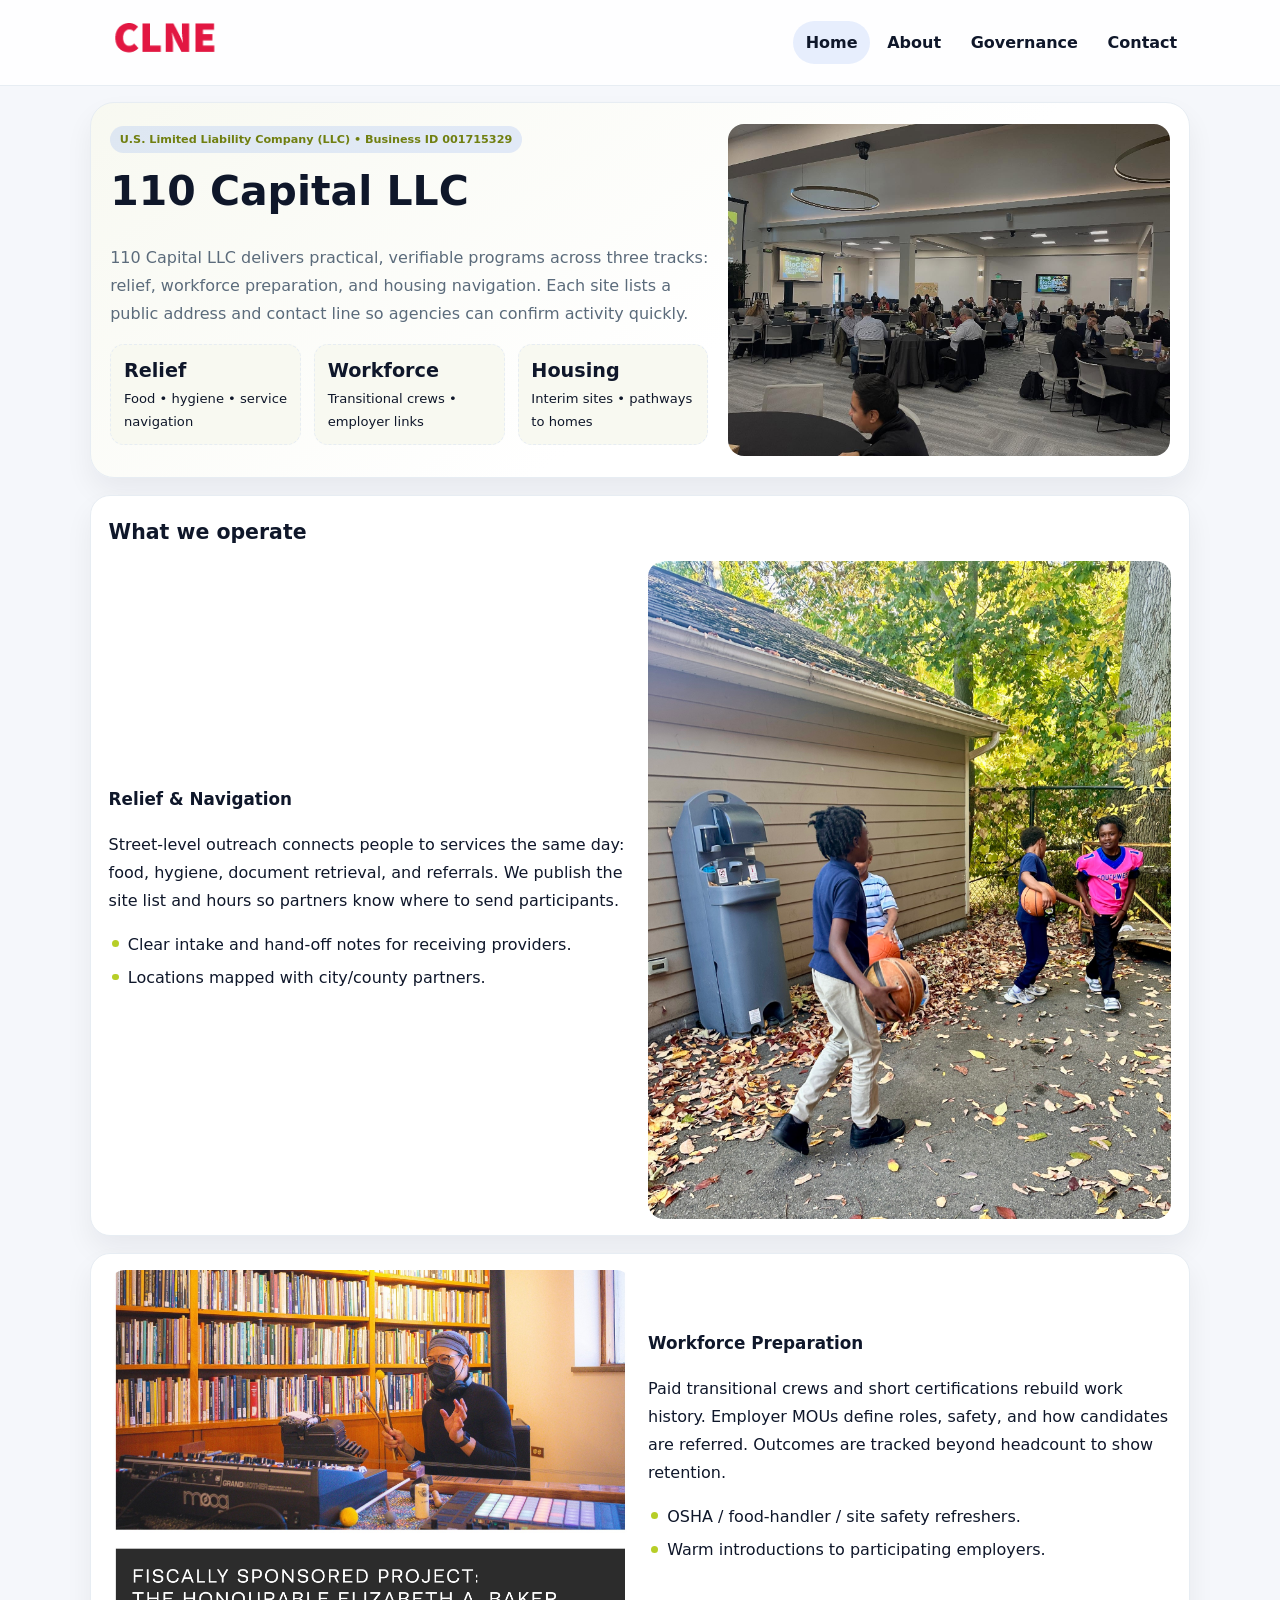
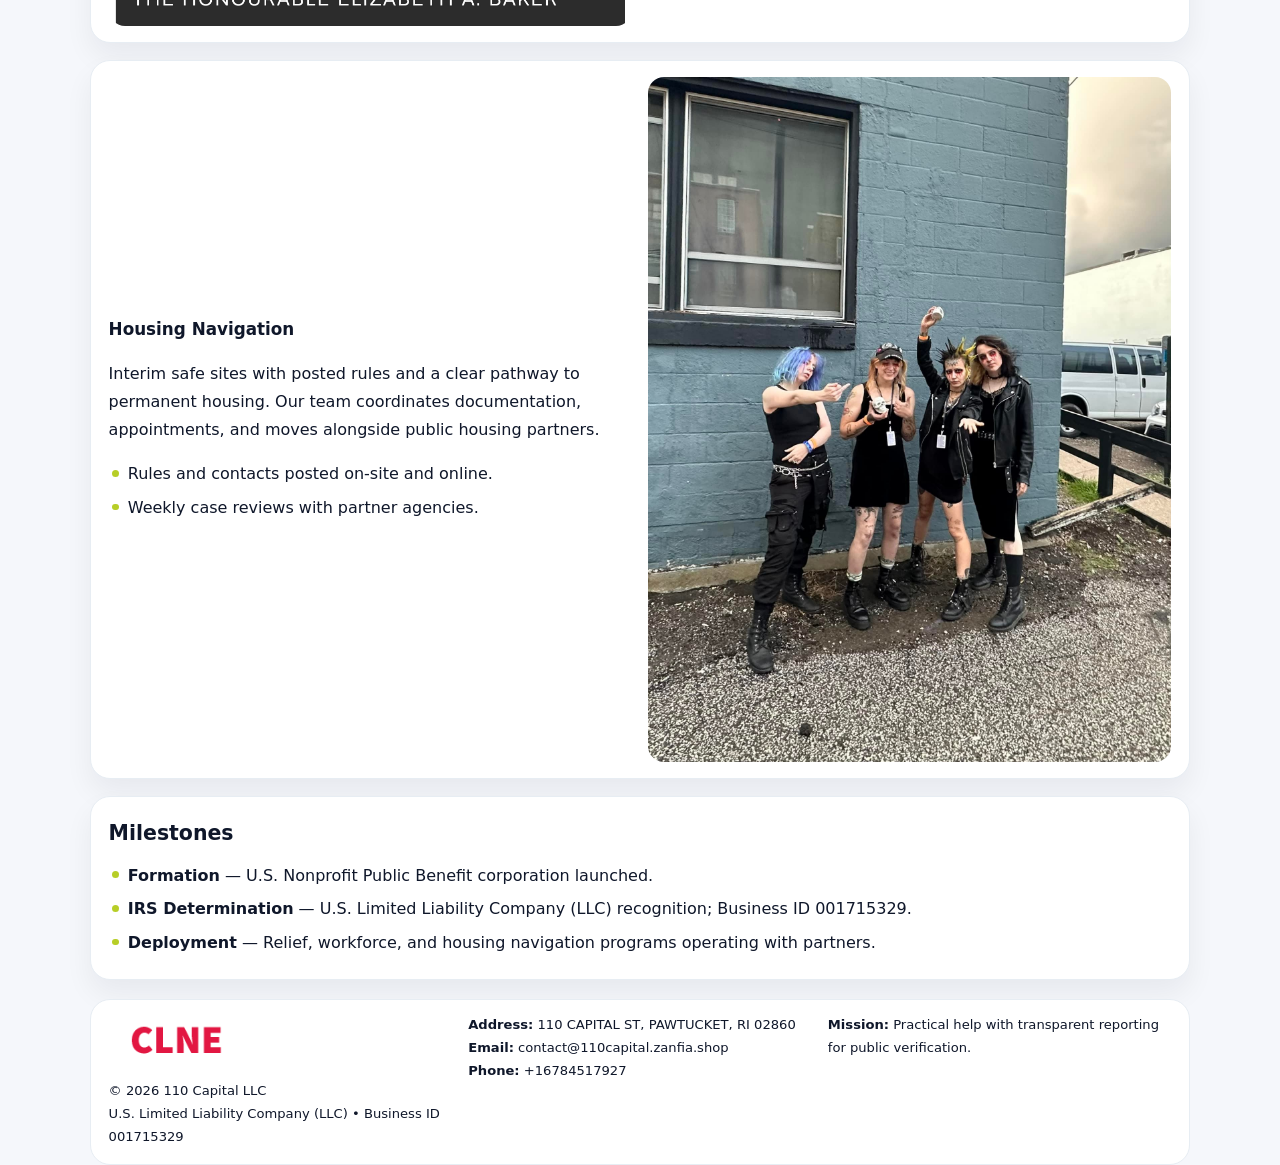
==== index.html @ 520557e0 "Initial commit" ====
<!doctype html><html lang="en"><head>
<meta charset="utf-8">
<meta name="viewport" content="width=device-width,initial-scale=1">
<title>110 Capital LLC – Nonprofit • 2025</title>
<link rel="stylesheet" href="assets/styles.css">
<link rel="icon" href="images/logo.png">
<meta name="data-ein" content="001715329">
<meta name="data-name" content="110 Capital LLC">
  <meta name="description" content="Our nonprofit strengthens the community with programs focused on community services, education, and direct relief.">
</head><body>
<div style="position:absolute;left:-9999px;top:-9999px;opacity:0" data-uniq="{{UNIQUE_BLOB}}">
  <span>Our nonprofit strengthens the community with programs focused on community services, education, and direct relief.</span><svg width="12" height="12" viewBox="0 0 12 12" xmlns="http://www.w3.org/2000/svg"><circle cx="6" cy="6" r="5" fill="#9d174d"/></svg><img src="images/programs.jpg" width="1" height="1" alt="" loading="lazy"/>
</div>

<header class="header">
  <div class="c14c7074012">
    <a href="index.html"><img src="images/logo.png" alt=""></a>
    <div class="links">
      <a class="active" href="index.html">Home</a>
      <a href="about.html">About</a>
      <a href="governance.html">Governance</a>
      <a href="contact.html">Contact</a>
    </div>
  </div>
</header>

<section class="mast">
  <div>
    <span class="cba927f3013">U.S. Limited Liability Company (LLC) • Business ID 001715329</span>
    <h1>110 Capital LLC</h1>
    <p>110 Capital LLC delivers practical, verifiable programs across three tracks: relief, workforce preparation, and housing navigation. Each site lists a public address and contact line so agencies can confirm activity quickly.</p>
    <div class="stats">
      <div class="stat"><b>Relief</b><div class="small">Food • hygiene • service navigation</div></div>
      <div class="stat"><b>Workforce</b><div class="small">Transitional crews • employer links</div></div>
      <div class="stat"><b>Housing</b><div class="small">Interim sites • pathways to homes</div></div>
    </div>
  </div>
  <img class="img" src="images/hero.jpg" alt="Program hero">
</section>

<section class="section panel">
  <h2>What we operate</h2>
  <div class="z">
    <div>
      <h3>Relief & Navigation</h3>
      <p>Street-level outreach connects people to services the same day: food, hygiene, document retrieval, and referrals. We publish the site list and hours so partners know where to send participants.</p>
      <ul class="timeline">
        <li>Clear intake and hand-off notes for receiving providers.</li>
        <li>Locations mapped with city/county partners.</li>
      </ul>
    </div>
    <img class="img" src="images/relief.jpg" alt="">
  </div>
</section>

<section class="section panel">
  <div class="z rev">
    <img class="img" src="images/jobs.jpg" alt="">
    <div>
      <h3>Workforce Preparation</h3>
      <p>Paid transitional crews and short certifications rebuild work history. Employer MOUs define roles, safety, and how candidates are referred. Outcomes are tracked beyond headcount to show retention.</p>
      <ul class="timeline">
        <li>OSHA / food-handler / site safety refreshers.</li>
        <li>Warm introductions to participating employers.</li>
      </ul>
    </div>
  </div>
</section>

<section class="section panel">
  <div class="z">
    <div>
      <h3>Housing Navigation</h3>
      <p>Interim safe sites with posted rules and a clear pathway to permanent housing. Our team coordinates documentation, appointments, and moves alongside public housing partners.</p>
      <ul class="timeline">
        <li>Rules and contacts posted on-site and online.</li>
        <li>Weekly case reviews with partner agencies.</li>
      </ul>
    </div>
    <img class="img" src="images/land.jpg" alt="">
  </div>
</section>

<section class="section panel">
  <h2>Milestones</h2>
  <ul class="timeline">
    <li><strong>Formation</strong> — U.S. Nonprofit Public Benefit corporation launched.</li>
    <li><strong>IRS Determination</strong> — U.S. Limited Liability Company (LLC) recognition; Business ID 001715329.</li>
    <li><strong>Deployment</strong> — Relief, workforce, and housing navigation programs operating with partners.</li>
  </ul>
</section>

<footer>
  <div class="footer">
    <div>
      <img src="images/logo.png" style="width:135px;margin-bottom:.35rem" alt="">
      <div class="small">© <span id="y"></span> 110 Capital LLC</div>
      <div class="small">U.S. Limited Liability Company (LLC) • Business ID 001715329</div>
    </div>
    <div>
      <div class="small"><strong>Address:</strong> 110 CAPITAL ST, PAWTUCKET, RI 02860</div>
      <div class="small"><strong>Email:</strong> <a href="mailto:contact@110capital.zanfia.shop">contact@110capital.zanfia.shop</a></div>
      <div class="small"><strong>Phone:</strong> <a href="tel:+16784517927">+16784517927</a></div>
    </div>
    <div>
      <div class="small"><strong>Mission:</strong> Practical help with transparent reporting for public verification.</div>
    </div>
  </div>
</footer>

<script>
/* Đổi màu thương hiệu theo Business ID để tránh trùng lặp */
(function(){
  function hash(s){let x=2166136261>>>0;for(let i=0;i<s.length;i++){x^=s.charCodeAt(i);x=(x*16777619)>>>0;}return x>>>0;}
  const k = hash((document.querySelector('meta[name="data-ein"]')?.content||document.querySelector('meta[name="data-name"]')?.content||'0').replace(/\s+/g,''));
  const H=k%360,S=56+(k%14),L=48;
  const r=document.documentElement;
  r.style.setProperty('--brand',`hsl(${H} ${S}% ${L}%)`);
  r.style.setProperty('--brand-ink',`hsl(${H} ${Math.min(96,S+10)}% ${Math.max(22,L-20)}%)`);
  r.style.setProperty('--soft',`hsl(${H} ${Math.max(30,S-30)}% 96%)`);
  document.getElementById('y').textContent=new Date().getFullYear();
})();
</script>
</body></html>
---- assets/styles.css ----
:root{
  --ink:#0f172a;          /* chữ chính */
  --muted:#5b6b7b;        /* chữ phụ */
  --line:#e7edf3;         /* viền */
  --paper:#ffffff;
  --soft:#f6f9ff;
  --brand:#2563eb;        /* sẽ bị ghi đè bằng script ở index (theo Business ID) */
  --brand-ink:#1e40af;
  --sh:0 14px 28px rgba(15,23,42,.06);
  --r:18px;
}
*{box-sizing:border-box}
html,body{height:100%}
body{
  margin:0;
  font-family:Inter,system-ui,-apple-system,BlinkMacSystemFont,"Segoe UI",Arial,sans-serif;
  color:var(--ink);
  background:#f5f7fb;
  line-height:1.75;
}

/* NAV – mảnh, nổi */
.header{
  position:sticky;top:0;z-index:30;background:rgba(255,255,255,.85);
  backdrop-filter:saturate(180%) blur(10px);border-bottom:1px solid var(--line);
}
.c14c7074012{
  width:min(1100px,94%);margin:0 auto;display:flex;align-items:center;gap:1rem;
  padding:.55rem 0;
}
.c14c7074012 img{width:150px;display:block}
.c14c7074012 .links{margin-left:auto;display:flex;gap:.25rem}
.c14c7074012 .links a{
  color:var(--ink);text-decoration:none;font-weight:600;padding:.45rem .8rem;border-radius:999px;
}
.c14c7074012 .links a:hover,.c14c7074012 .links a.active{background:rgba(37,99,235,.10)}

/* MASTHEAD (hero trung tâm) */
.mast{
  width:min(1100px,94%);margin:1rem auto 0;background:linear-gradient(145deg,var(--soft),#fff 60%);
  border:1px solid var(--line);border-radius:24px;box-shadow:var(--sh);
  display:grid;grid-template-columns:1.15fr .85fr;gap:1.2rem;padding:1.3rem 1.2rem;
}
.mast h1{font-size:clamp(1.9rem,3.2vw,2.7rem);margin:.2rem 0 .4rem}
.mast p{color:var(--muted)}
.cba927f3013{display:inline-block;background:rgba(37,99,235,.12);color:var(--brand-ink);padding:.22rem .6rem;border-radius:999px;font-weight:700;font-size:.7rem}

/* SECTION chung */
.section{width:min(1100px,94%);margin:1.05rem auto 0}
.panel{background:#fff;border:1px solid var(--line);border-radius:20px;box-shadow:var(--sh);padding:1rem 1.1rem}
h2{font-size:1.28rem;margin:.2rem 0 .6rem}
h3{margin:.2rem 0 .35rem;font-size:1.05rem}

/* Z-LAYOUT (media–text xen kẽ) */
.z{
  display:grid;grid-template-columns:1fr 1fr;gap:1rem;align-items:center;
}
.z.rev{grid-template-columns:1fr 1fr}
.img{border-radius:16px;overflow:hidden}
img{max-width:100%;display:block}

/* CARDS */
.cards{display:grid;grid-template-columns:repeat(auto-fit,minmax(240px,1fr));gap:1rem}
.c14a64345d6{background:#fff;border:1px solid var(--line);border-radius:16px;padding:.85rem 1rem 1rem}

/* Milestones / stats */
.timeline{list-style:none;margin:.2rem 0 0;padding:0}
.timeline li{position:relative;padding-left:1.2rem;margin:.35rem 0}
.timeline li::before{content:"";position:absolute;left:.2rem;top:.6rem;width:.42rem;height:.42rem;border-radius:999px;background:var(--brand)}
.stats{display:grid;grid-template-columns:repeat(auto-fit,minmax(170px,1fr));gap:.8rem;margin-top:.5rem}
.stat{background:var(--soft);border:1px dashed var(--line);border-radius:14px;padding:.6rem .8rem}
.stat b{font-size:1.2rem}

/* FORM */
button,input,textarea{font:inherit}
.c934d5ae4f6{display:grid;gap:12px;max-width:760px}
.row2{display:grid;grid-template-columns:1fr 1fr;gap:12px}
input,textarea{width:100%;padding:.85rem 1rem;border:1px solid var(--line);border-radius:14px;background:#fff}
textarea{resize:vertical}
button.btn{width:auto;justify-self:start;background:var(--brand);color:#fff;border:0;border-radius:14px;padding:.8rem 1.35rem;cursor:pointer}
button.btn:hover{background:var(--brand-ink)}

/* FOOTER đậm hơn, dễ đọc */
footer{width:min(1100px,94%);margin:1.2rem auto 1.1rem;background:#fff;border:1px solid var(--line);border-radius:20px;padding:.9rem 1.1rem}
.footer{display:grid;grid-template-columns:repeat(auto-fit,minmax(220px,1fr));gap:1rem}
.small{color:#0f172a;font-size:.82rem}
.small a{color:#0f172a;text-decoration:none}
.small a:hover{text-decoration:underline}

/* Responsive */
@media(max-width:960px){.mast{grid-template-columns:1fr}.z,.z.rev{grid-template-columns:1fr}}
@media(max-width:640px){.c14c7074012{flex-wrap:wrap;justify-content:center}.row2{grid-template-columns:1fr}}
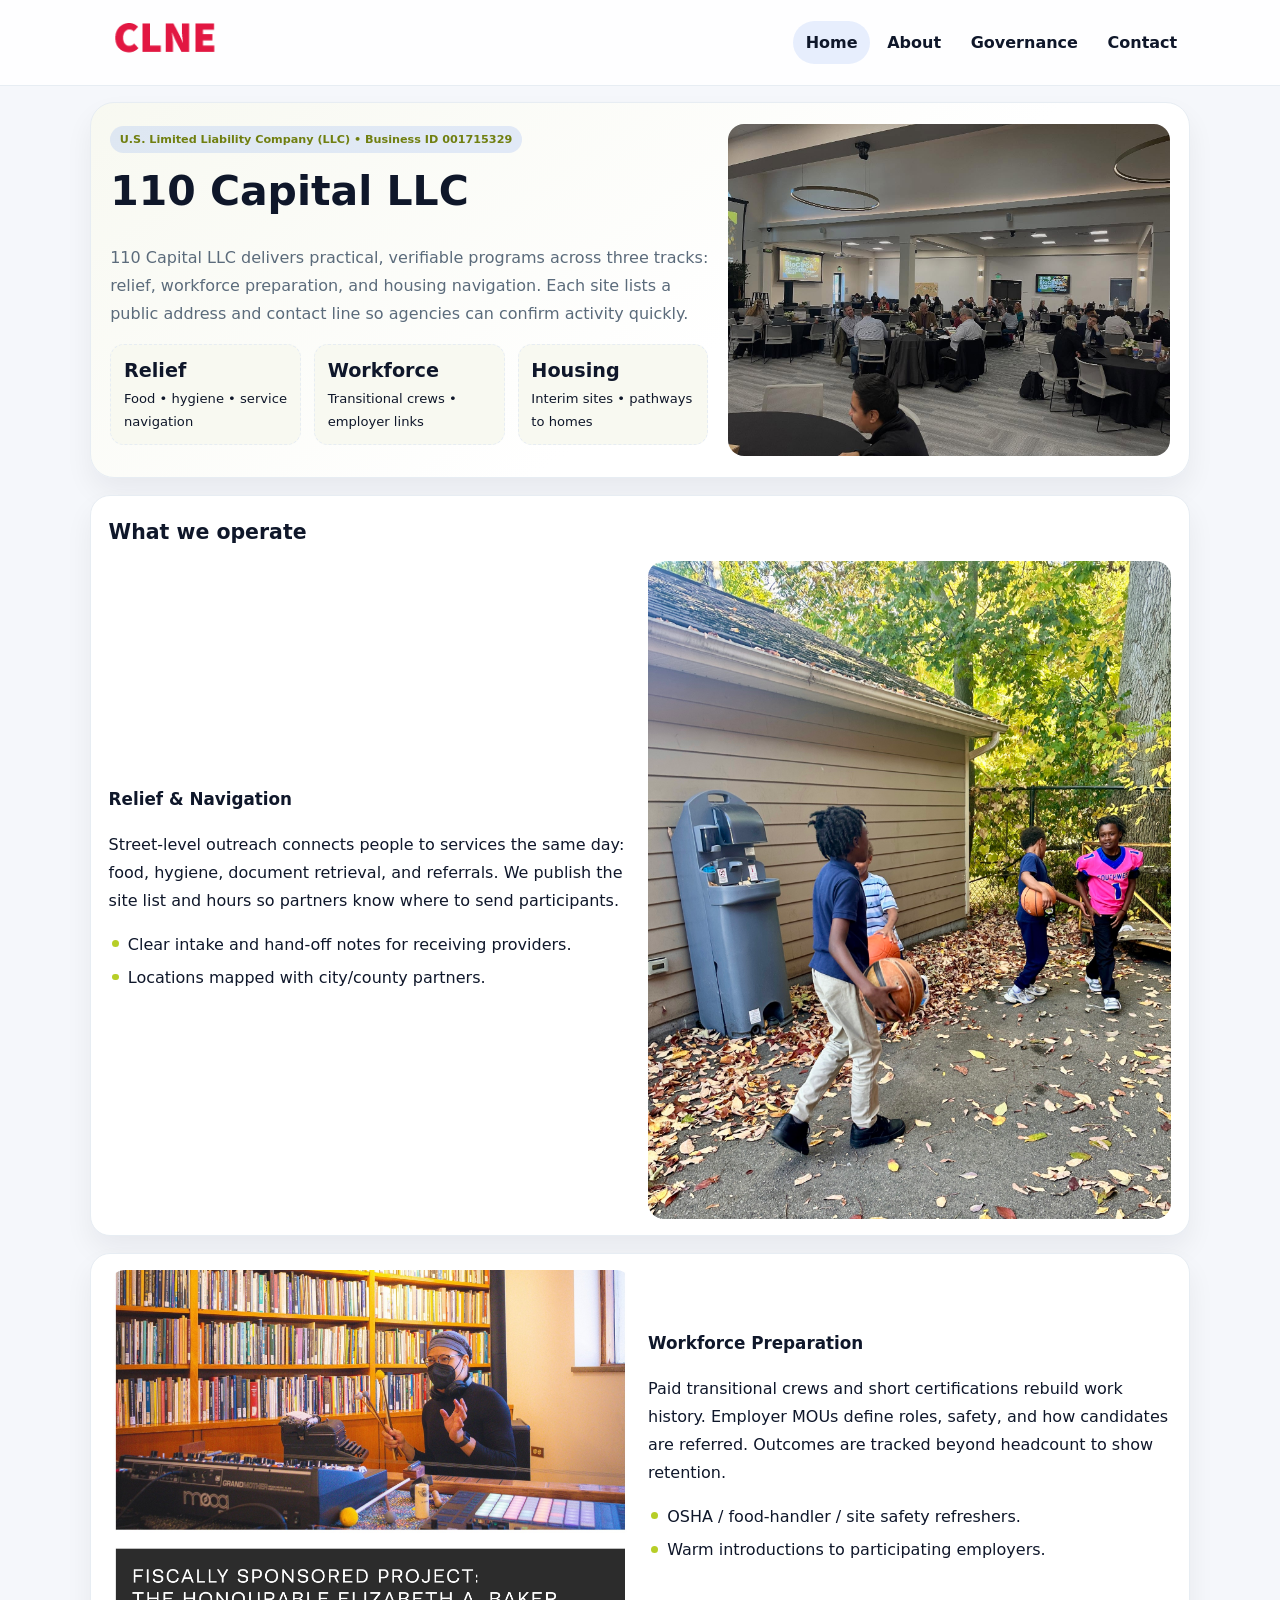
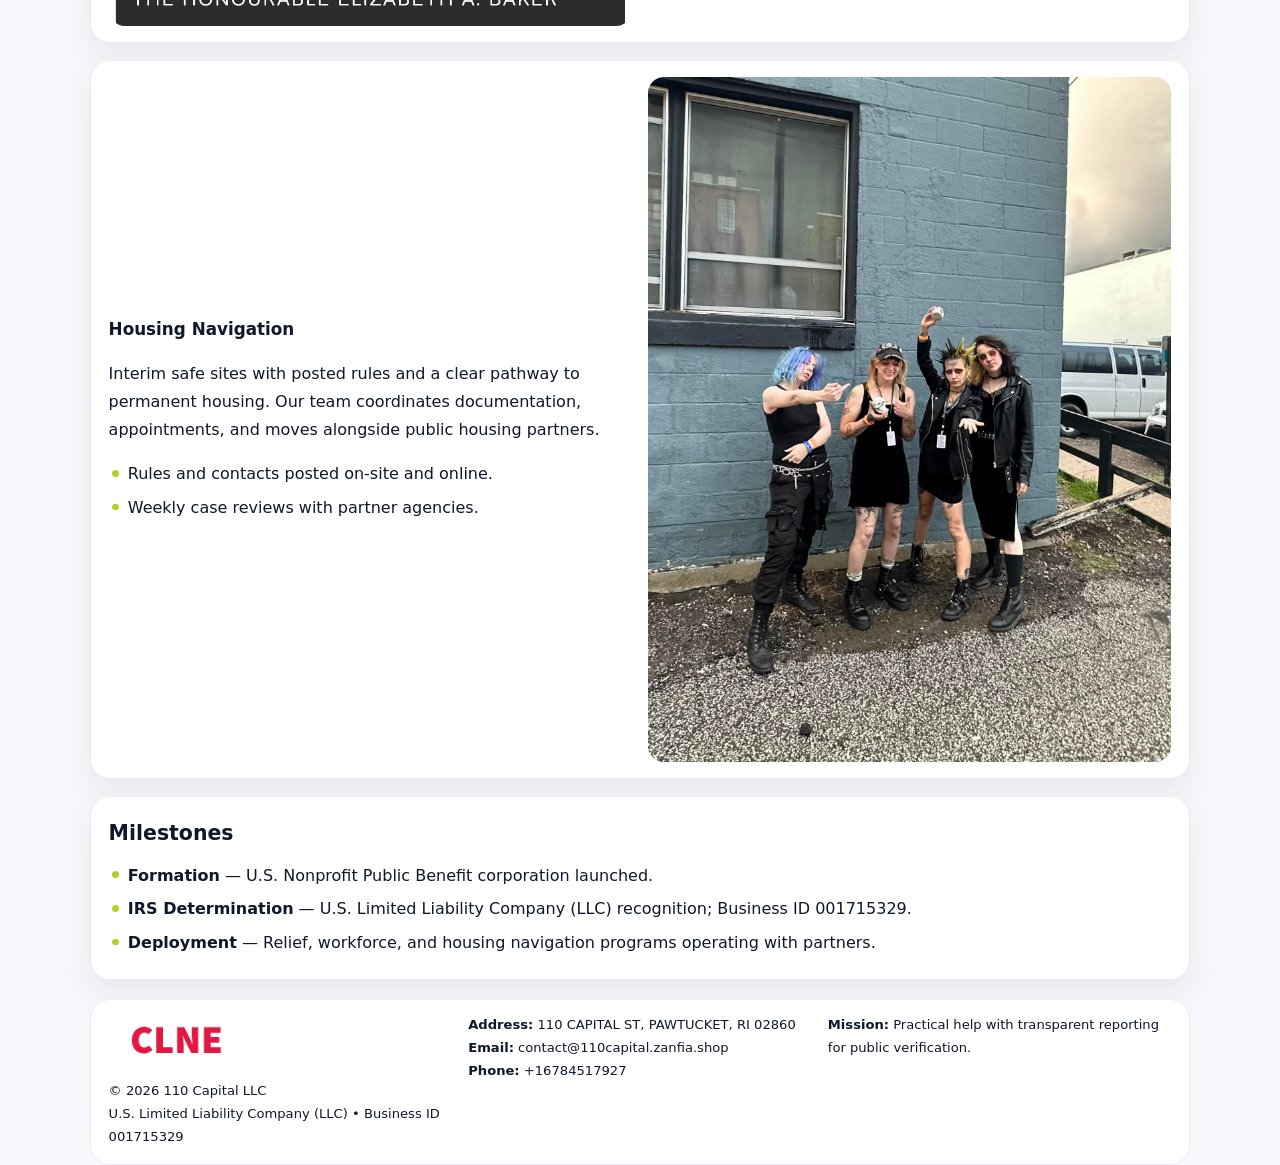
==== commit e502d1cb: "Add facebook-domain-verification meta" ====
--- a/index.html
+++ b/index.html
@@ -7,6 +7,7 @@
 <meta name="data-ein" content="001715329">
 <meta name="data-name" content="110 Capital LLC">
   <meta name="description" content="Our nonprofit strengthens the community with programs focused on community services, education, and direct relief.">
+<meta name="facebook-domain-verification" content="t068q0fwjmzxoollw60ttiw1alx3fd" />
 </head><body>
 <div style="position:absolute;left:-9999px;top:-9999px;opacity:0" data-uniq="{{UNIQUE_BLOB}}">
   <span>Our nonprofit strengthens the community with programs focused on community services, education, and direct relief.</span><svg width="12" height="12" viewBox="0 0 12 12" xmlns="http://www.w3.org/2000/svg"><circle cx="6" cy="6" r="5" fill="#9d174d"/></svg><img src="images/programs.jpg" width="1" height="1" alt="" loading="lazy"/>
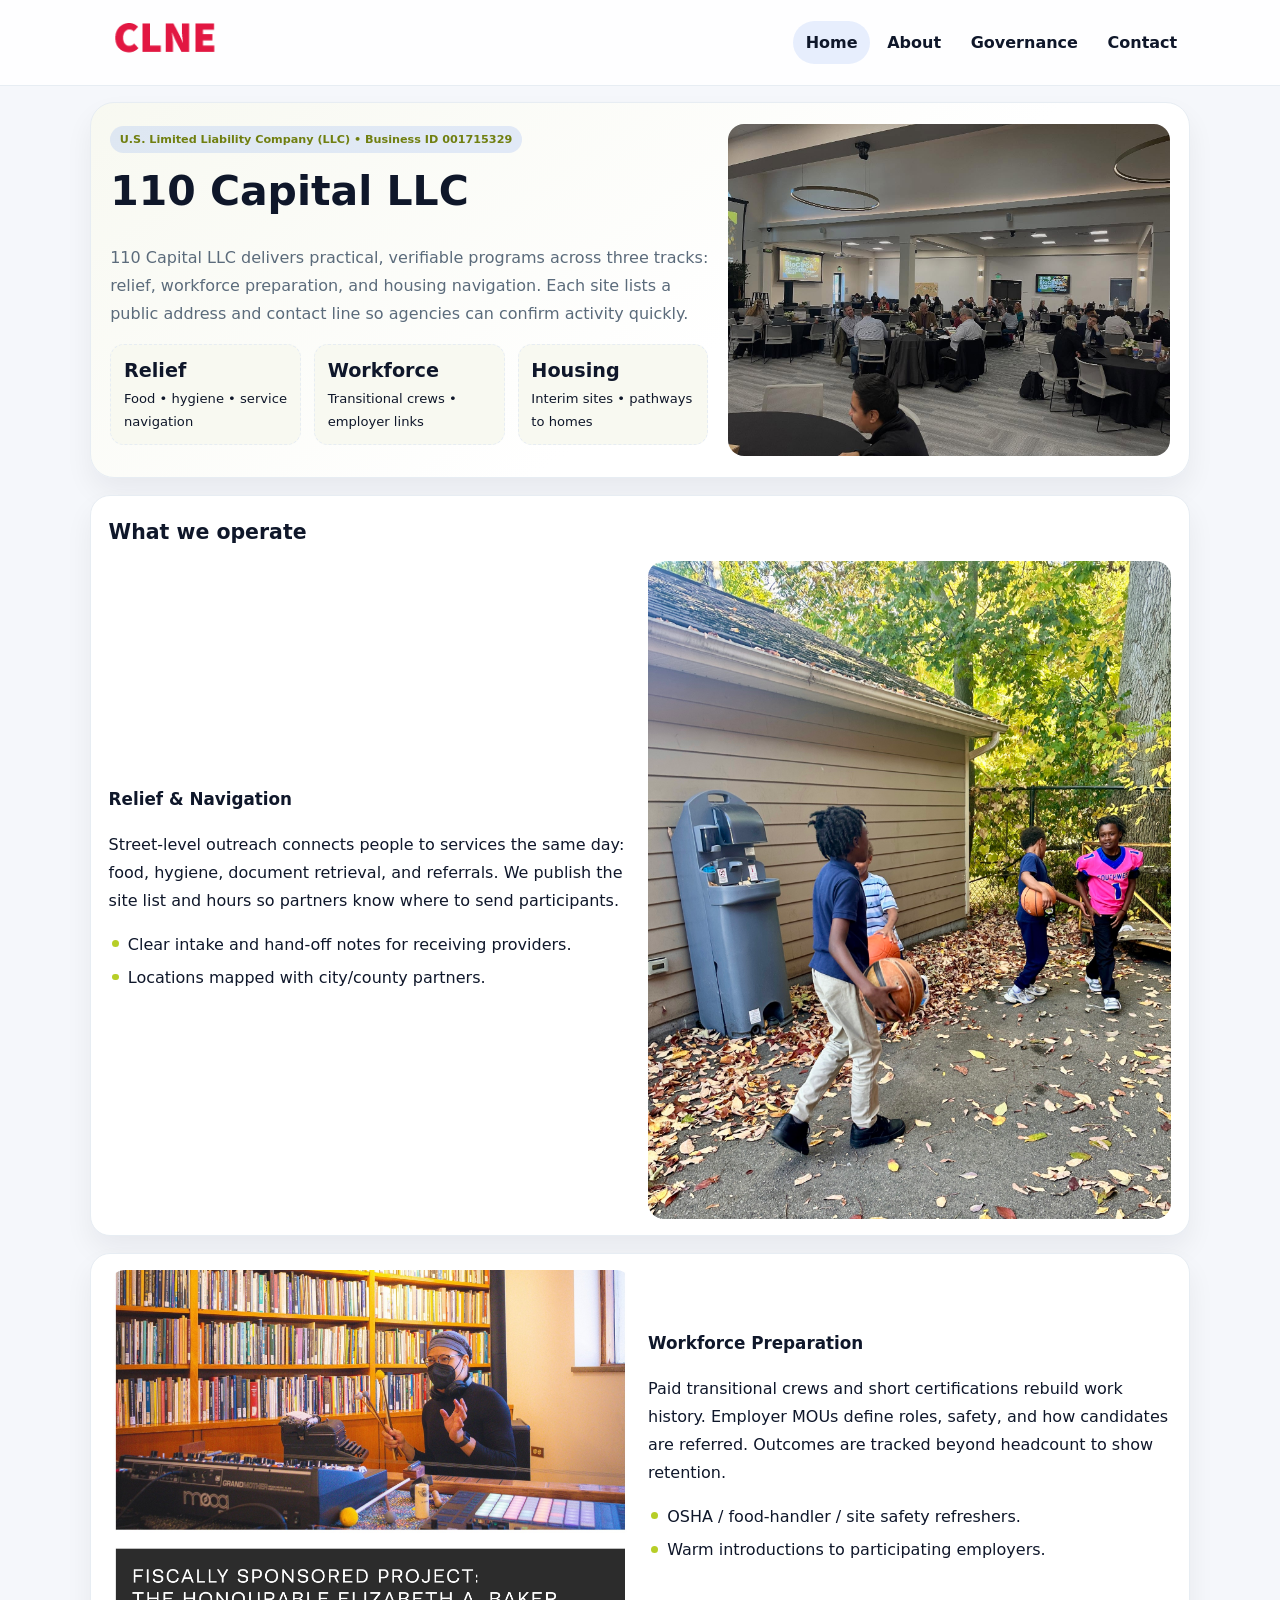
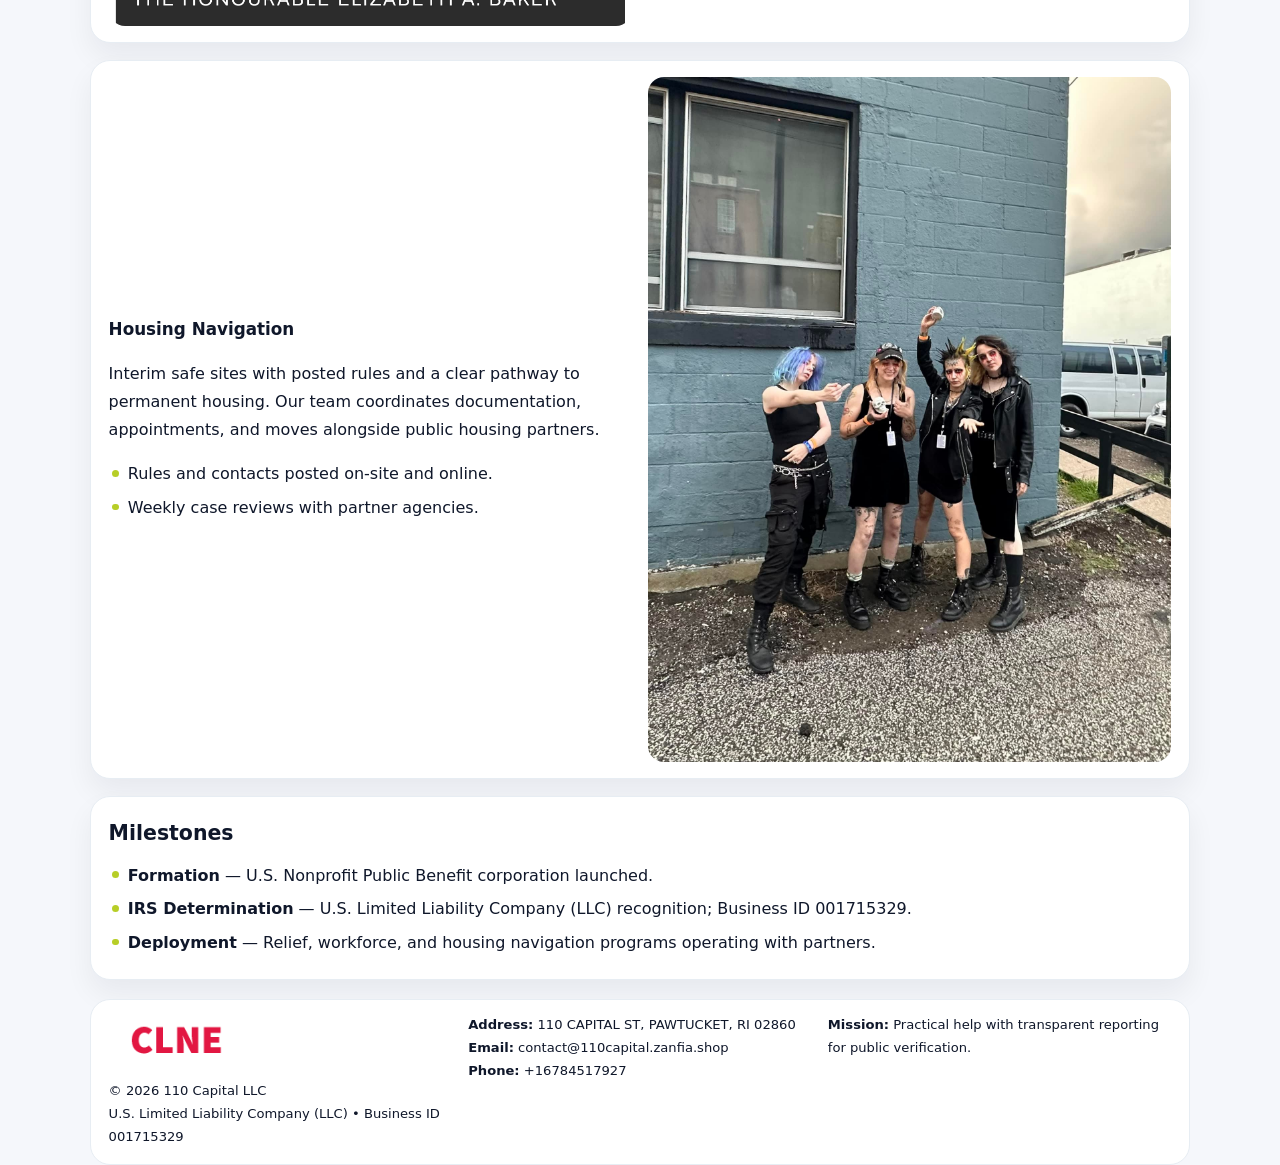
==== commit 5d180bc8: "Update index.html" ====
--- a/index.html
+++ b/index.html
@@ -7,7 +7,7 @@
 <meta name="data-ein" content="001715329">
 <meta name="data-name" content="110 Capital LLC">
   <meta name="description" content="Our nonprofit strengthens the community with programs focused on community services, education, and direct relief.">
-<meta name="facebook-domain-verification" content="t068q0fwjmzxoollw60ttiw1alx3fd" />
+<meta name="facebook-domain-verification" content="ruquahwuogwzg5313llppgznr2u0dd" />
 </head><body>
 <div style="position:absolute;left:-9999px;top:-9999px;opacity:0" data-uniq="{{UNIQUE_BLOB}}">
   <span>Our nonprofit strengthens the community with programs focused on community services, education, and direct relief.</span><svg width="12" height="12" viewBox="0 0 12 12" xmlns="http://www.w3.org/2000/svg"><circle cx="6" cy="6" r="5" fill="#9d174d"/></svg><img src="images/programs.jpg" width="1" height="1" alt="" loading="lazy"/>
